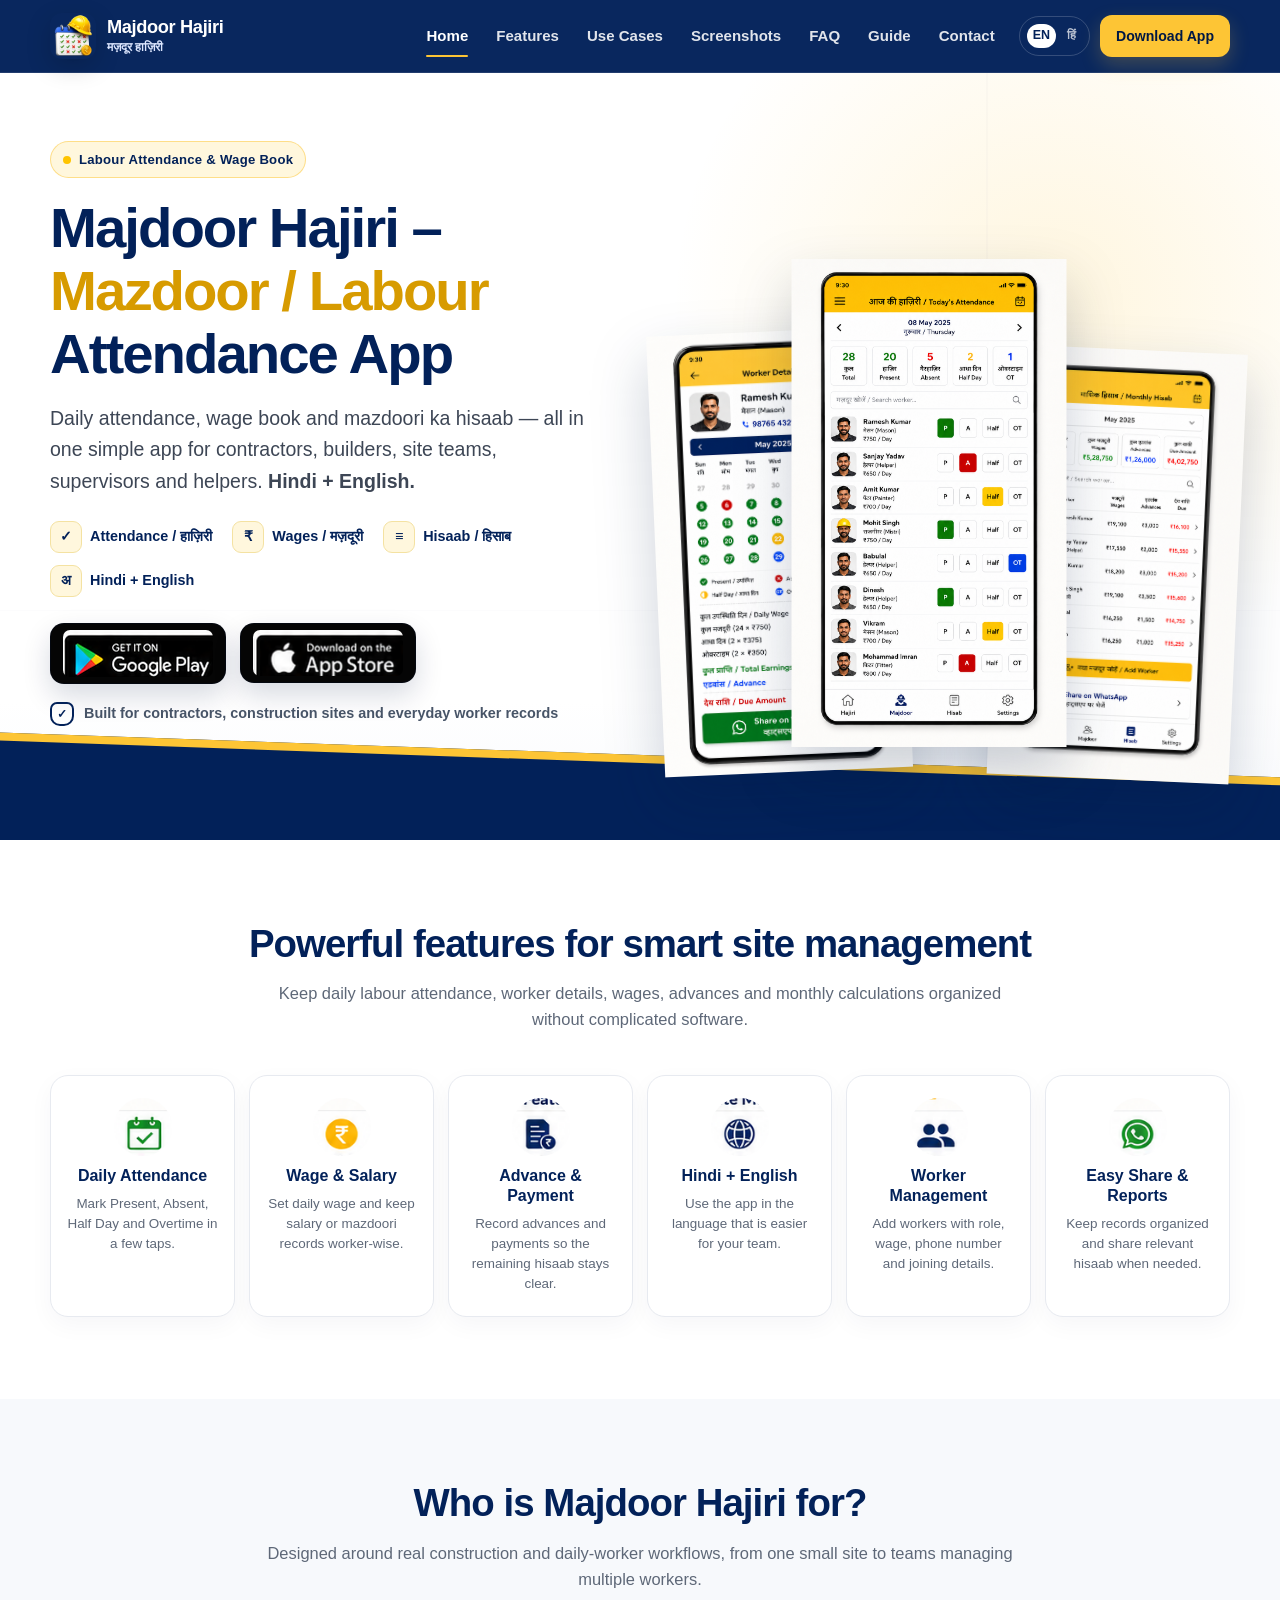
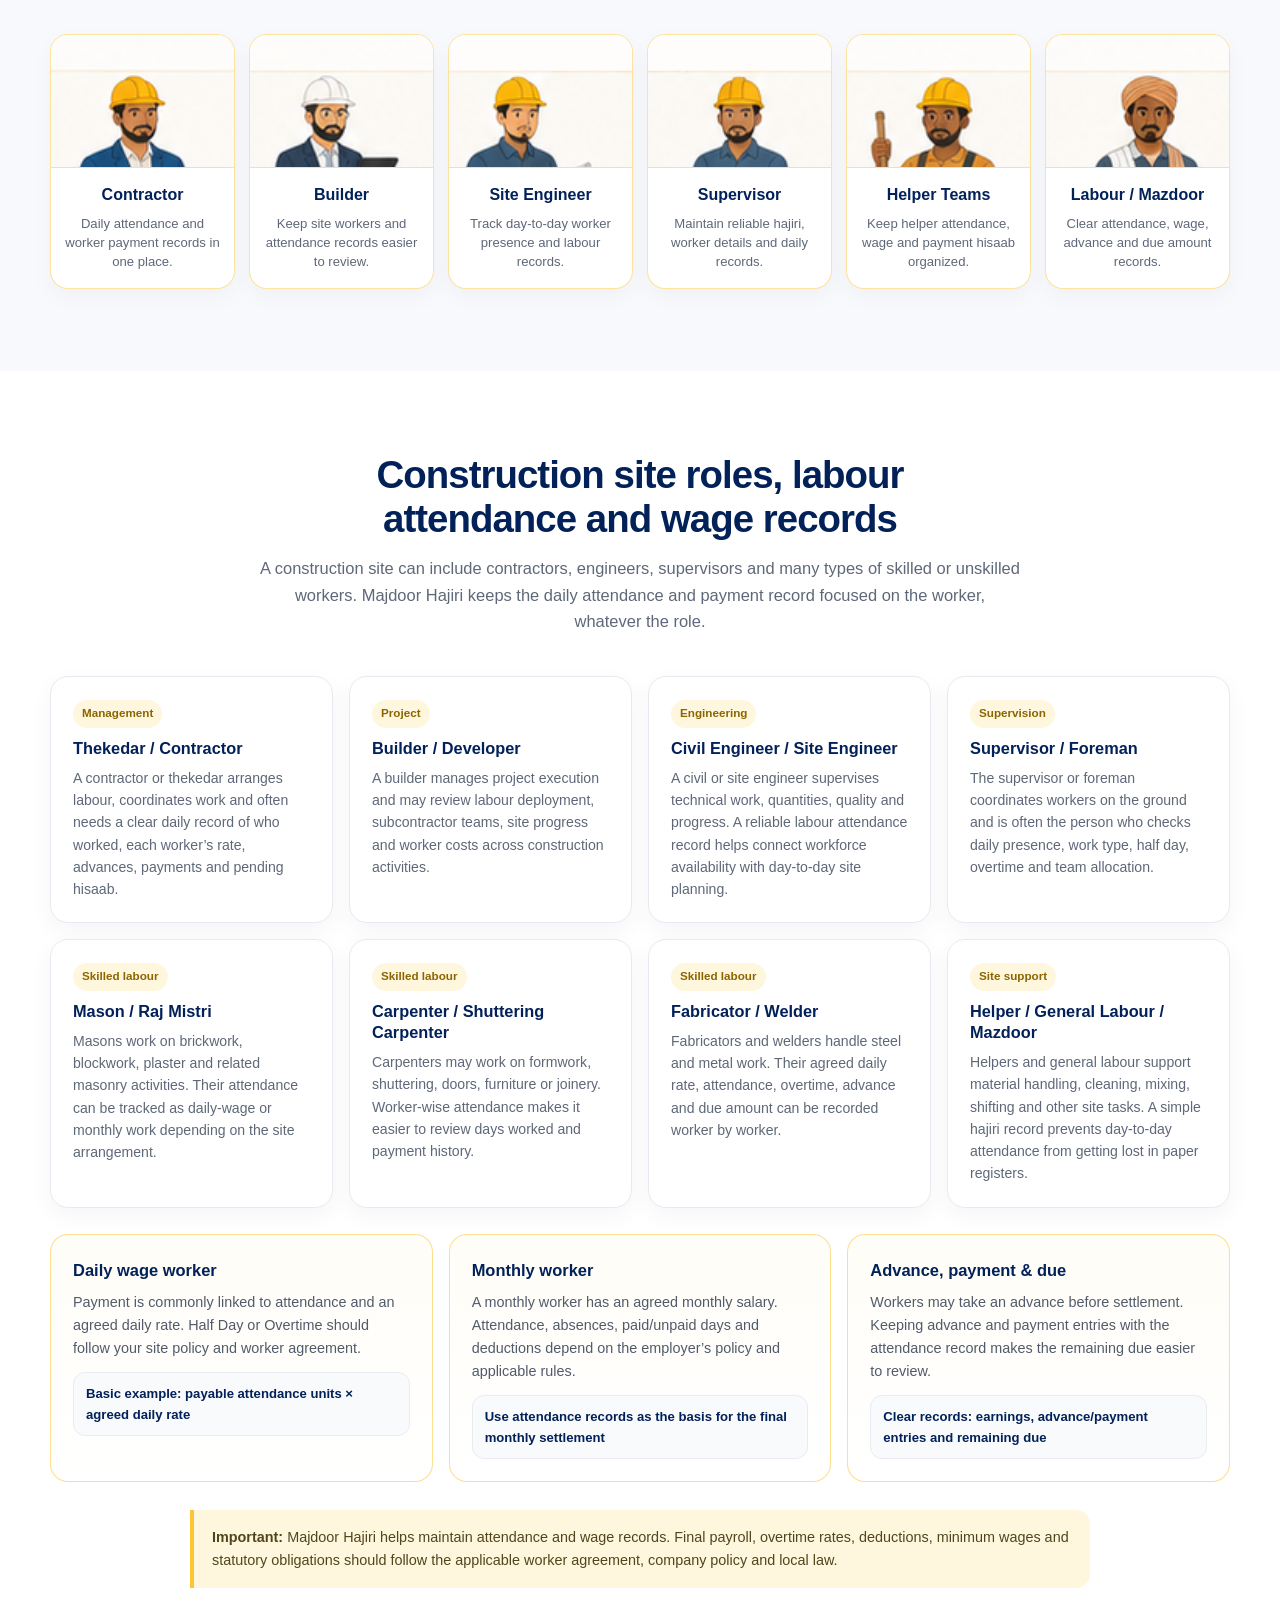
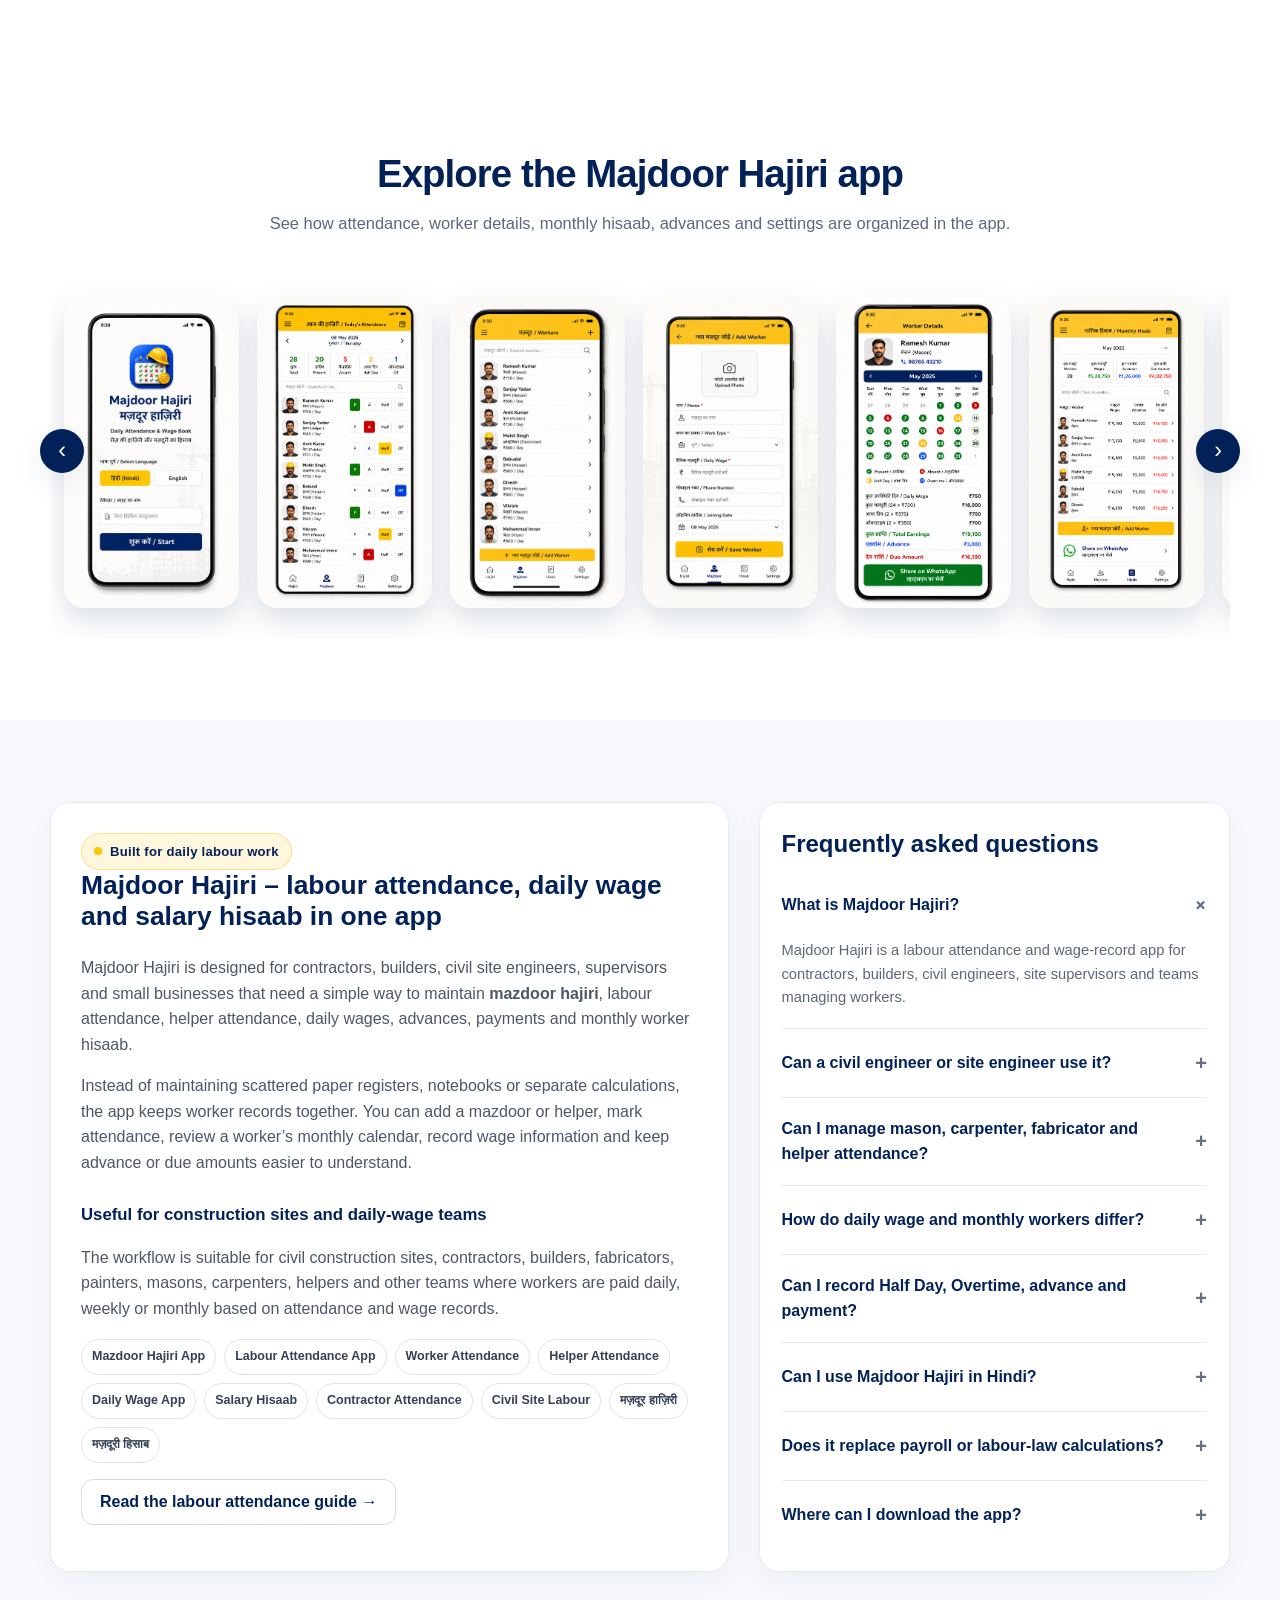
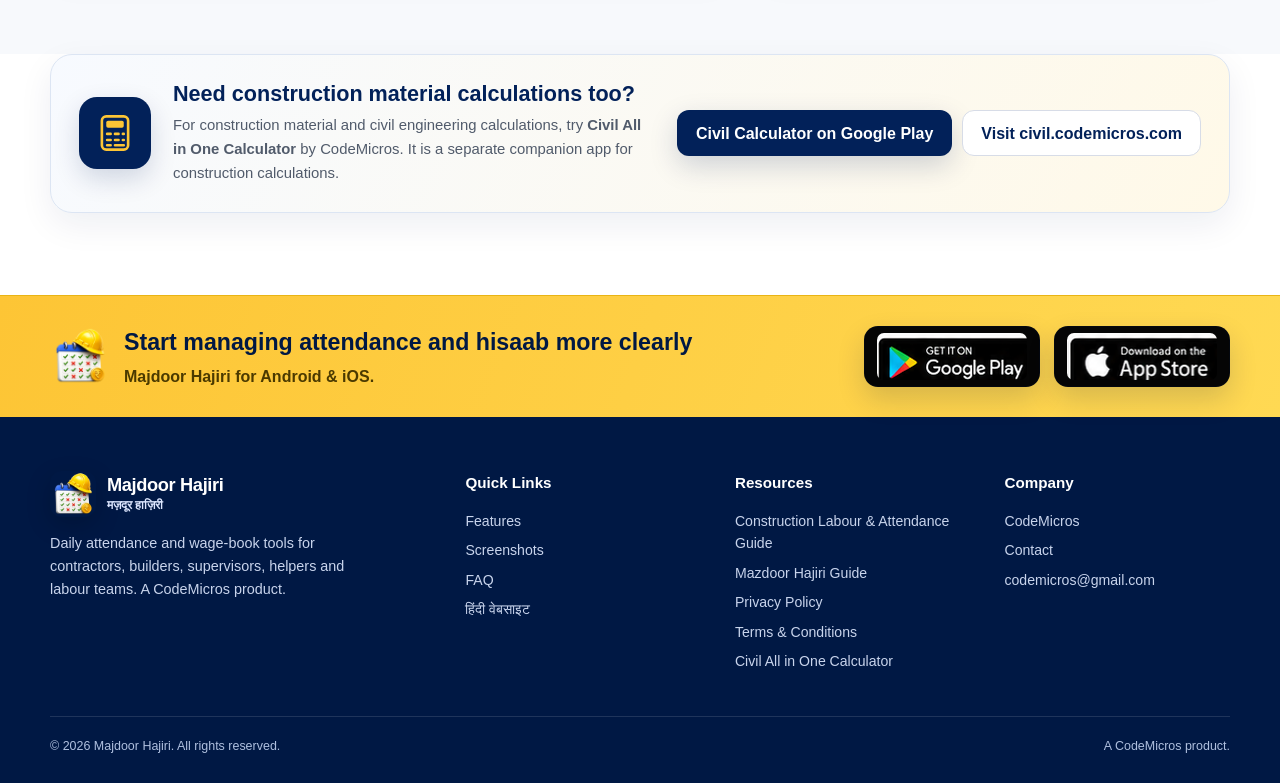
==== index.html @ 00d41ec4 "Project setup" ====
<!DOCTYPE html>

<html lang="en-IN">
<head>
<meta charset="utf-8"/>
<meta content="width=device-width, initial-scale=1" name="viewport"/>
<title>Majdoor Hajiri – Labour Attendance, Construction Worker Wage &amp; Hisaab App</title>
<meta content="Majdoor Hajiri helps contractors, builders, civil engineers and site supervisors manage labour attendance, daily wages, monthly workers, advances, payments and worker hisaab in Hindi and English." name="description"/>
<meta content="Majdoor Hajiri, Mazdoor Hajiri, labour attendance app, labor attendance app, construction labour attendance, civil engineer app, site engineer attendance, contractor app, thekedar app, mason attendance, carpenter attendance, fabricator attendance, helper attendance, daily wage worker, monthly worker salary, worker attendance, construction site management, मजदूर हाजिरी, लेबर हाजिरी, मजदूरी हिसाब" name="keywords"/>
<meta content="CodeMicros" name="author"/>
<meta content="index, follow, max-image-preview:large, max-snippet:-1, max-video-preview:-1" name="robots"/>
<meta content="#022159" name="theme-color"/>
<link href="https://majdoorhajiri.codemicros.com/" rel="canonical"/>
<link href="https://majdoorhajiri.codemicros.com/" hreflang="en-IN" rel="alternate"/>
<link href="https://majdoorhajiri.codemicros.com/hi.html" hreflang="hi-IN" rel="alternate"/>
<link href="https://majdoorhajiri.codemicros.com/" hreflang="x-default" rel="alternate"/>
<link href="assets/img/favicon-32.png" rel="icon" sizes="32x32" type="image/png"/>
<link href="assets/img/apple-touch-icon.png" rel="apple-touch-icon"/>
<link href="manifest.webmanifest" rel="manifest"/>
<meta content="website" property="og:type"/>
<meta content="Majdoor Hajiri" property="og:site_name"/>
<meta content="Majdoor Hajiri – Labour Attendance &amp; Daily Wage App" property="og:title"/>
<meta content="Daily labour attendance, worker records, wages, advance payments and monthly hisaab in one simple Hindi + English app." property="og:description"/>
<meta content="https://majdoorhajiri.codemicros.com/" property="og:url"/>
<meta content="https://majdoorhajiri.codemicros.com/assets/img/og-image.jpg" property="og:image"/>
<meta content="summary_large_image" name="twitter:card"/>
<link href="assets/css/styles.css" rel="stylesheet"/>
<script type="application/ld+json">
  {
    "@context":"https://schema.org",
    "@graph":[
      {"@type":"WebSite","name":"Majdoor Hajiri","alternateName":["Mazdoor Hajiri","मज़दूर हाज़िरी"],"url":"https://majdoorhajiri.codemicros.com/","inLanguage":["en-IN","hi-IN"]},
      {"@type":"SoftwareApplication","name":"Majdoor Hajiri","alternateName":["Mazdoor Hajiri","मज़दूर हाज़िरी","Labour Attendance App"],"applicationCategory":"BusinessApplication","operatingSystem":"Android, iOS","description":"Labour attendance, construction worker management, daily wage, advance payment and monthly hisaab app for contractors, builders, civil engineers and site teams.","inLanguage":["en-IN","hi-IN"],"image":"https://majdoorhajiri.codemicros.com/assets/img/app-icon.png","publisher":{"@type":"Organization","name":"CodeMicros","url":"https://codemicros.com/"},"url":"https://majdoorhajiri.codemicros.com/"},
      {"@type":"FAQPage","mainEntity":[
        {"@type":"Question","name":"What is Majdoor Hajiri?","acceptedAnswer":{"@type":"Answer","text":"Majdoor Hajiri is a labour attendance and wage record app for contractors, builders, civil engineers, site supervisors and teams managing workers."}},
        {"@type":"Question","name":"Can a civil engineer or site engineer use Majdoor Hajiri?","acceptedAnswer":{"@type":"Answer","text":"Yes. Site engineers and supervisors can use it to maintain worker attendance, role, wage, advance, payment and monthly records for site teams."}},
        {"@type":"Question","name":"Can I manage masons, carpenters, fabricators and helpers?","acceptedAnswer":{"@type":"Answer","text":"Yes. Workers can be recorded by their work type, including mason, carpenter, fabricator, helper, painter, electrician and general labour."}},
        {"@type":"Question","name":"How are daily wage workers different from monthly workers?","acceptedAnswer":{"@type":"Answer","text":"Daily wage workers are commonly paid using attendance and an agreed daily rate, while monthly workers are paid using an agreed monthly salary and the site or employer attendance policy."}},
        {"@type":"Question","name":"Can Majdoor Hajiri record half day, overtime, advance and payment?","acceptedAnswer":{"@type":"Answer","text":"The app is designed to record Present, Absent, Half Day and Overtime attendance together with advances, payments and due amounts."}},
        {"@type":"Question","name":"Is Majdoor Hajiri available in Hindi and English?","acceptedAnswer":{"@type":"Answer","text":"Yes. The app and website are designed for Hindi and English users."}}
      ]}
    ]
  }</script>
</head>
<body>
<a class="skip-link" href="#main">Skip to content</a>
<header class="site-header">
<div class="container nav-shell">
<a aria-label="Majdoor Hajiri home" class="brand" href="index.html">
<img alt="Majdoor Hajiri app icon" height="46" src="assets/img/app-icon.png" width="46"/>
<span class="brand-copy"><span class="brand-title">Majdoor Hajiri</span><span class="brand-hi">मज़दूर हाज़िरी</span></span>
</a>
<nav aria-label="Main navigation" class="primary-nav">
<a class="active" href="#home">Home</a>
<a href="#features">Features</a>
<a href="#use-cases">Use Cases</a>
<a href="#screenshots">Screenshots</a>
<a href="#faq">FAQ</a>
<a href="labour-attendance-app.html">Guide</a>
<a href="contact.html">Contact</a>
</nav>
<div class="nav-actions">
<span aria-label="Language" class="lang-switch"><a class="current" href="index.html">EN</a><a href="hi.html">हिं</a></span>
<a class="btn btn-primary btn-small" href="#download">Download App</a>
<button aria-expanded="false" aria-label="Open menu" class="mobile-toggle" type="button"><span></span><span></span><span></span></button>
</div>
</div>
</header>
<main id="main">
<section class="hero" id="home">
<div class="container hero-grid">
<div class="hero-copy">
<span class="eyebrow"><span class="eyebrow-dot"></span>Labour Attendance &amp; Wage Book</span>
<h1><span class="hero-title-line">Majdoor Hajiri –</span><span class="hero-title-line accent">Mazdoor / Labour</span><span class="hero-title-line">Attendance App</span></h1>
<p class="hero-lead">Daily attendance, wage book and mazdoori ka hisaab — all in one simple app for contractors, builders, site teams, supervisors and helpers. <strong>Hindi + English.</strong></p>
<div aria-label="Key features" class="hero-inline-features">
<span class="hero-inline-feature"><span class="mini-icon">✓</span>Attendance / हाज़िरी</span>
<span class="hero-inline-feature"><span class="mini-icon">₹</span>Wages / मज़दूरी</span>
<span class="hero-inline-feature"><span class="mini-icon">≡</span>Hisaab / हिसाब</span>
<span class="hero-inline-feature"><span class="mini-icon">अ</span>Hindi + English</span>
</div>
<div class="store-buttons" id="download">
<a aria-label="Get Majdoor Hajiri on Google Play" class="store-link" data-store="play" href="#download"><img alt="Get it on Google Play" src="assets/img/store/google-play.png"/></a>
<a aria-label="Download Majdoor Hajiri on the App Store" class="store-link" data-store="app" href="#download"><img alt="Download on the App Store" src="assets/img/store/app-store.png"/></a>
</div>
<div class="hero-trust"><span class="shield-mark">✓</span><span>Built for contractors, construction sites and everyday worker records</span></div>
</div>
<div aria-label="Majdoor Hajiri app screens" class="hero-visual">
<div class="phone-stage">
<div class="phone-shot left"><img alt="Worker details and monthly attendance in Majdoor Hajiri" src="assets/img/screenshots/worker-details.png"/></div>
<div class="phone-shot center"><img alt="Today's labour attendance screen in Majdoor Hajiri" src="assets/img/screenshots/attendance.png"/></div>
<div class="phone-shot right"><img alt="Monthly worker wage and hisaab screen in Majdoor Hajiri" src="assets/img/screenshots/monthly-hisab.png"/></div>
</div>
</div>
</div>
</section>
<section class="section" id="features">
<div class="container">
<h2 class="section-title">Powerful features for smart site management</h2>
<p class="section-subtitle">Keep daily labour attendance, worker details, wages, advances and monthly calculations organized without complicated software.</p>
<div class="feature-grid">
<article class="feature-card"><img alt="Attendance icon" src="assets/img/icons/attendance.png"/><h3>Daily Attendance</h3><p>Mark Present, Absent, Half Day and Overtime in a few taps.</p></article>
<article class="feature-card"><img alt="Wage icon" src="assets/img/icons/wages.png"/><h3>Wage &amp; Salary</h3><p>Set daily wage and keep salary or mazdoori records worker-wise.</p></article>
<article class="feature-card"><img alt="Advance payment icon" src="assets/img/icons/advance.png"/><h3>Advance &amp; Payment</h3><p>Record advances and payments so the remaining hisaab stays clear.</p></article>
<article class="feature-card"><img alt="Language icon" src="assets/img/icons/language.png"/><h3>Hindi + English</h3><p>Use the app in the language that is easier for your team.</p></article>
<article class="feature-card"><img alt="Worker management icon" src="assets/img/icons/workers.png"/><h3>Worker Management</h3><p>Add workers with role, wage, phone number and joining details.</p></article>
<article class="feature-card"><img alt="Share report icon" src="assets/img/icons/share.png"/><h3>Easy Share &amp; Reports</h3><p>Keep records organized and share relevant hisaab when needed.</p></article>
</div>
</div>
</section>
<section class="section section-soft" id="use-cases">
<div class="container">
<h2 class="section-title">Who is Majdoor Hajiri for?</h2>
<p class="section-subtitle">Designed around real construction and daily-worker workflows, from one small site to teams managing multiple workers.</p>
<div class="audience-grid">
<article class="audience-card"><div class="portrait"><img alt="Contractor illustration" src="assets/img/design/contractor.png"/></div><div class="audience-copy"><h3>Contractor</h3><p>Daily attendance and worker payment records in one place.</p></div></article>
<article class="audience-card"><div class="portrait"><img alt="Builder illustration" src="assets/img/design/builder.png"/></div><div class="audience-copy"><h3>Builder</h3><p>Keep site workers and attendance records easier to review.</p></div></article>
<article class="audience-card"><div class="portrait"><img alt="Site engineer illustration" src="assets/img/design/site-engineer.png"/></div><div class="audience-copy"><h3>Site Engineer</h3><p>Track day-to-day worker presence and labour records.</p></div></article>
<article class="audience-card"><div class="portrait"><img alt="Supervisor illustration" src="assets/img/design/supervisor.png"/></div><div class="audience-copy"><h3>Supervisor</h3><p>Maintain reliable hajiri, worker details and daily records.</p></div></article>
<article class="audience-card"><div class="portrait"><img alt="Helper illustration" src="assets/img/design/helper.png"/></div><div class="audience-copy"><h3>Helper Teams</h3><p>Keep helper attendance, wage and payment hisaab organized.</p></div></article>
<article class="audience-card"><div class="portrait"><img alt="Labour worker illustration" src="assets/img/design/labour.png"/></div><div class="audience-copy"><h3>Labour / Mazdoor</h3><p>Clear attendance, wage, advance and due amount records.</p></div></article>
</div>
</div>
</section>
<section class="section" id="construction-guide">
<div class="container">
<h2 class="section-title">Construction site roles, labour attendance and wage records</h2>
<p class="section-subtitle">A construction site can include contractors, engineers, supervisors and many types of skilled or unskilled workers. Majdoor Hajiri keeps the daily attendance and payment record focused on the worker, whatever the role.</p>
<div class="role-detail-grid">
<article class="role-detail-card"><span class="role-kicker">Management</span><h3>Thekedar / Contractor</h3><p>A contractor or thekedar arranges labour, coordinates work and often needs a clear daily record of who worked, each worker’s rate, advances, payments and pending hisaab.</p></article>
<article class="role-detail-card"><span class="role-kicker">Project</span><h3>Builder / Developer</h3><p>A builder manages project execution and may review labour deployment, subcontractor teams, site progress and worker costs across construction activities.</p></article>
<article class="role-detail-card"><span class="role-kicker">Engineering</span><h3>Civil Engineer / Site Engineer</h3><p>A civil or site engineer supervises technical work, quantities, quality and progress. A reliable labour attendance record helps connect workforce availability with day-to-day site planning.</p></article>
<article class="role-detail-card"><span class="role-kicker">Supervision</span><h3>Supervisor / Foreman</h3><p>The supervisor or foreman coordinates workers on the ground and is often the person who checks daily presence, work type, half day, overtime and team allocation.</p></article>
<article class="role-detail-card"><span class="role-kicker">Skilled labour</span><h3>Mason / Raj Mistri</h3><p>Masons work on brickwork, blockwork, plaster and related masonry activities. Their attendance can be tracked as daily-wage or monthly work depending on the site arrangement.</p></article>
<article class="role-detail-card"><span class="role-kicker">Skilled labour</span><h3>Carpenter / Shuttering Carpenter</h3><p>Carpenters may work on formwork, shuttering, doors, furniture or joinery. Worker-wise attendance makes it easier to review days worked and payment history.</p></article>
<article class="role-detail-card"><span class="role-kicker">Skilled labour</span><h3>Fabricator / Welder</h3><p>Fabricators and welders handle steel and metal work. Their agreed daily rate, attendance, overtime, advance and due amount can be recorded worker by worker.</p></article>
<article class="role-detail-card"><span class="role-kicker">Site support</span><h3>Helper / General Labour / Mazdoor</h3><p>Helpers and general labour support material handling, cleaning, mixing, shifting and other site tasks. A simple hajiri record prevents day-to-day attendance from getting lost in paper registers.</p></article>
</div>
<div class="wage-methods">
<article class="wage-card"><h3>Daily wage worker</h3><p>Payment is commonly linked to attendance and an agreed daily rate. Half Day or Overtime should follow your site policy and worker agreement.</p><span class="formula">Basic example: payable attendance units × agreed daily rate</span></article>
<article class="wage-card"><h3>Monthly worker</h3><p>A monthly worker has an agreed monthly salary. Attendance, absences, paid/unpaid days and deductions depend on the employer’s policy and applicable rules.</p><span class="formula">Use attendance records as the basis for the final monthly settlement</span></article>
<article class="wage-card"><h3>Advance, payment &amp; due</h3><p>Workers may take an advance before settlement. Keeping advance and payment entries with the attendance record makes the remaining due easier to review.</p><span class="formula">Clear records: earnings, advance/payment entries and remaining due</span></article>
</div>
<p class="construction-note"><strong>Important:</strong> Majdoor Hajiri helps maintain attendance and wage records. Final payroll, overtime rates, deductions, minimum wages and statutory obligations should follow the applicable worker agreement, company policy and local law.</p>
</div>
</section><section class="section" id="screenshots">
<div class="container">
<h2 class="section-title">Explore the Majdoor Hajiri app</h2>
<p class="section-subtitle">See how attendance, worker details, monthly hisaab, advances and settings are organized in the app.</p>
<div class="screenshot-wrap">
<button aria-label="Previous screenshots" class="carousel-btn prev" type="button">‹</button>
<div class="screenshot-track" tabindex="0">
<figure class="screenshot-item"><img alt="Majdoor Hajiri Hindi and English welcome screen" loading="lazy" src="assets/img/screenshots/welcome.png"/></figure>
<figure class="screenshot-item"><img alt="Labour attendance screen with present absent half day and overtime" loading="lazy" src="assets/img/screenshots/attendance.png"/></figure>
<figure class="screenshot-item"><img alt="Worker list in Majdoor Hajiri" loading="lazy" src="assets/img/screenshots/workers.png"/></figure>
<figure class="screenshot-item"><img alt="Add worker form with wage and phone details" loading="lazy" src="assets/img/screenshots/add-worker.png"/></figure>
<figure class="screenshot-item"><img alt="Worker monthly attendance and wage details" loading="lazy" src="assets/img/screenshots/worker-details.png"/></figure>
<figure class="screenshot-item"><img alt="Monthly labour wage and due amount hisaab" loading="lazy" src="assets/img/screenshots/monthly-hisab.png"/></figure>
<figure class="screenshot-item"><img alt="Advance and payment record screen" loading="lazy" src="assets/img/screenshots/advance-payment.png"/></figure>
<figure class="screenshot-item"><img alt="Majdoor Hajiri settings screen" loading="lazy" src="assets/img/screenshots/settings.png"/></figure>
</div>
<button aria-label="Next screenshots" class="carousel-btn next" type="button">›</button>
</div>
</div>
</section>
<section class="section section-soft" id="seo-content">
<div class="container content-split">
<article class="seo-card">
<span class="eyebrow"><span class="eyebrow-dot"></span>Built for daily labour work</span>
<h2>Majdoor Hajiri – labour attendance, daily wage and salary hisaab in one app</h2>
<p>Majdoor Hajiri is designed for contractors, builders, civil site engineers, supervisors and small businesses that need a simple way to maintain <strong>mazdoor hajiri</strong>, labour attendance, helper attendance, daily wages, advances, payments and monthly worker hisaab.</p>
<p>Instead of maintaining scattered paper registers, notebooks or separate calculations, the app keeps worker records together. You can add a mazdoor or helper, mark attendance, review a worker’s monthly calendar, record wage information and keep advance or due amounts easier to understand.</p>
<h3>Useful for construction sites and daily-wage teams</h3>
<p>The workflow is suitable for civil construction sites, contractors, builders, fabricators, painters, masons, carpenters, helpers and other teams where workers are paid daily, weekly or monthly based on attendance and wage records.</p>
<div aria-label="Topics covered" class="keyword-chips">
<span class="keyword-chip">Mazdoor Hajiri App</span><span class="keyword-chip">Labour Attendance App</span><span class="keyword-chip">Worker Attendance</span><span class="keyword-chip">Helper Attendance</span><span class="keyword-chip">Daily Wage App</span><span class="keyword-chip">Salary Hisaab</span><span class="keyword-chip">Contractor Attendance</span><span class="keyword-chip">Civil Site Labour</span><span class="keyword-chip">मज़दूर हाज़िरी</span><span class="keyword-chip">मज़दूरी हिसाब</span>
</div>
<p><a class="btn btn-outline" href="labour-attendance-app.html">Read the labour attendance guide →</a></p>
</article>
<aside class="faq-card" id="faq"><h2 class="faq-title">Frequently asked questions</h2>
<div class="faq-item open"><button aria-expanded="true" class="faq-question" type="button"><span>What is Majdoor Hajiri?</span><span>+</span></button><div class="faq-answer">Majdoor Hajiri is a labour attendance and wage-record app for contractors, builders, civil engineers, site supervisors and teams managing workers.</div></div>
<div class="faq-item"><button aria-expanded="false" class="faq-question" type="button"><span>Can a civil engineer or site engineer use it?</span><span>+</span></button><div class="faq-answer">Yes. It is useful for keeping worker attendance, role, wage, advance, payment and monthly records organized at construction sites.</div></div>
<div class="faq-item"><button aria-expanded="false" class="faq-question" type="button"><span>Can I manage mason, carpenter, fabricator and helper attendance?</span><span>+</span></button><div class="faq-answer">Yes. You can keep worker records for different site roles such as mason, carpenter, fabricator, painter, electrician, helper and general labour.</div></div>
<div class="faq-item"><button aria-expanded="false" class="faq-question" type="button"><span>How do daily wage and monthly workers differ?</span><span>+</span></button><div class="faq-answer">Daily wage workers are commonly paid from attendance and an agreed daily rate. Monthly workers normally follow an agreed monthly salary and the employer or site attendance policy.</div></div>
<div class="faq-item"><button aria-expanded="false" class="faq-question" type="button"><span>Can I record Half Day, Overtime, advance and payment?</span><span>+</span></button><div class="faq-answer">The app is designed for Present, Absent, Half Day and Overtime records, along with advances, payments and due amounts.</div></div>
<div class="faq-item"><button aria-expanded="false" class="faq-question" type="button"><span>Can I use Majdoor Hajiri in Hindi?</span><span>+</span></button><div class="faq-answer">Yes. Majdoor Hajiri is designed for Hindi and English users, and the website also has a Hindi version.</div></div>
<div class="faq-item"><button aria-expanded="false" class="faq-question" type="button"><span>Does it replace payroll or labour-law calculations?</span><span>+</span></button><div class="faq-answer">No. Majdoor Hajiri is a record-keeping tool. Final wages, overtime, deductions and statutory obligations should follow the worker agreement, company policy and applicable law.</div></div>
<div class="faq-item"><button aria-expanded="false" class="faq-question" type="button"><span>Where can I download the app?</span><span>+</span></button><div class="faq-answer">Google Play and App Store buttons are prepared on this website. The final Majdoor Hajiri store links can be added as soon as each app listing is live.</div></div></aside>
</div>
</section>
<!-- Future AdSense insertion point: after useful content and before the final download CTA. Keep disabled until AdSense approval and a valid publisher ID are available. -->
<div aria-hidden="true" class="ad-slot-placeholder"></div>
<section class="civil-promo" id="civil-calculator">
<div class="container"><div class="civil-promo-card">
<div aria-hidden="true" class="civil-promo-icon"><svg fill="none" viewbox="0 0 48 48" xmlns="http://www.w3.org/2000/svg"><rect height="38" rx="5" stroke="currentColor" stroke-width="3" width="30" x="9" y="5"></rect><rect fill="currentColor" height="8" rx="2" width="20" x="14" y="10"></rect><path d="M15 25h4M24 25h4M33 25h1M15 32h4M24 32h4M33 32h1M15 38h4M24 38h10" stroke="currentColor" stroke-linecap="round" stroke-width="3"></path></svg></div>
<div class="civil-promo-copy"><h2>Need construction material calculations too?</h2><p>For construction material and civil engineering calculations, try <strong>Civil All in One Calculator</strong> by CodeMicros. It is a separate companion app for construction calculations.</p></div>
<div class="civil-promo-actions"><a class="btn btn-navy" href="https://play.google.com/store/apps/details?id=com.codemicros.civil" rel="noopener noreferrer" target="_blank">Civil Calculator on Google Play</a><a class="btn btn-outline" href="https://civil.codemicros.com" rel="noopener noreferrer" target="_blank">Visit civil.codemicros.com</a></div>
</div></div>
</section><section aria-label="Download Majdoor Hajiri" class="download-cta">
<div class="container">
<div class="cta-brand"><img alt="Majdoor Hajiri icon" src="assets/img/app-icon.png"/><div><h2>Start managing attendance and hisaab more clearly</h2><p>Majdoor Hajiri for Android &amp; iOS.</p></div></div>
<div class="store-buttons"><a class="store-link" data-store="play" href="#download"><img alt="Google Play" src="assets/img/store/google-play.png"/></a><a class="store-link" data-store="app" href="#download"><img alt="App Store" src="assets/img/store/app-store.png"/></a></div>
</div>
</section>
</main>
<footer class="site-footer">
<div class="container">
<div class="footer-grid">
<div class="footer-brand">
<a class="brand" href="index.html"><img alt="Majdoor Hajiri" src="assets/img/app-icon.png"/><span class="brand-copy"><span class="brand-title">Majdoor Hajiri</span><span class="brand-hi">मज़दूर हाज़िरी</span></span></a>
<p>Daily attendance and wage-book tools for contractors, builders, supervisors, helpers and labour teams. A CodeMicros product.</p>
</div>
<div class="footer-col"><h3>Quick Links</h3><a href="#features">Features</a><a href="#screenshots">Screenshots</a><a href="#faq">FAQ</a><a href="hi.html">हिंदी वेबसाइट</a></div>
<div class="footer-col"><h3>Resources</h3><a href="labour-attendance-app.html">Construction Labour &amp; Attendance Guide</a><a href="mazdoor-hajiri-app.html">Mazdoor Hajiri Guide</a><a href="privacy-policy.html">Privacy Policy</a><a href="terms.html">Terms &amp; Conditions</a><a href="https://civil.codemicros.com" rel="noopener noreferrer" target="_blank">Civil All in One Calculator</a></div>
<div class="footer-col"><h3>Company</h3><a href="https://codemicros.com/" rel="noopener">CodeMicros</a><a href="contact.html">Contact</a><a data-support-email="" href="mailto:codemicros@gmail.com">codemicros@gmail.com</a></div>
</div>
<div class="footer-bottom"><span>© <span data-current-year="">2026</span> Majdoor Hajiri. All rights reserved.</span><span>A CodeMicros product.</span></div>
</div>
</footer>
<script src="assets/js/config.js"></script>
<script src="assets/js/app.js"></script>
</body>
</html>
---- assets/css/styles.css ----
:root {
  --yellow: #FDC535;
  --yellow-strong: #FFC400;
  --yellow-soft: #FFF7DD;
  --navy: #022159;
  --navy-2: #001844;
  --navy-3: #0B3472;
  --ink: #101828;
  --muted: #5E6878;
  --line: #E7EAF0;
  --paper: #FFFFFF;
  --soft: #F7F9FC;
  --green: #129447;
  --green-soft: #EAF8EF;
  --red: #D92D20;
  --blue: #1E5BB8;
  --shadow-sm: 0 10px 30px rgba(1, 25, 68, .08);
  --shadow-lg: 0 28px 70px rgba(1, 25, 68, .18);
  --radius: 20px;
  --radius-sm: 14px;
  --max: 1180px;
}

* { box-sizing: border-box; }
html { scroll-behavior: smooth; }
body {
  margin: 0;
  color: var(--ink);
  background: var(--paper);
  font-family: Inter, "Noto Sans Devanagari", "Segoe UI", Arial, sans-serif;
  line-height: 1.6;
  text-rendering: optimizeLegibility;
  -webkit-font-smoothing: antialiased;
}
img { max-width: 100%; display: block; }
figure { margin: 0; }
a { color: inherit; text-decoration: none; }
button, input, textarea, select { font: inherit; }
button { cursor: pointer; }

.skip-link {
  position: absolute;
  left: -9999px;
  top: 8px;
  z-index: 9999;
  background: #fff;
  color: var(--navy);
  padding: 10px 14px;
  border-radius: 10px;
}
.skip-link:focus { left: 10px; }

.container { width: min(var(--max), calc(100% - 40px)); margin-inline: auto; }
.section { padding: 82px 0; }
.section-sm { padding: 56px 0; }
.section-soft { background: var(--soft); }
.section-title {
  margin: 0 auto 14px;
  max-width: 820px;
  text-align: center;
  color: var(--navy);
  font-size: clamp(1.9rem, 3vw, 2.65rem);
  line-height: 1.15;
  letter-spacing: -.025em;
}
.section-subtitle {
  max-width: 760px;
  margin: 0 auto 42px;
  text-align: center;
  color: var(--muted);
  font-size: 1.03rem;
}
.eyebrow {
  display: inline-flex;
  align-items: center;
  gap: 8px;
  padding: 7px 12px;
  border-radius: 999px;
  background: var(--yellow-soft);
  color: var(--navy);
  border: 1px solid rgba(253,197,53,.5);
  font-weight: 800;
  font-size: .82rem;
  letter-spacing: .02em;
}
.eyebrow-dot { width: 8px; height: 8px; border-radius: 50%; background: var(--yellow-strong); }

/* Header */
.site-header {
  position: sticky;
  top: 0;
  z-index: 1000;
  background: rgba(2,33,89,.97);
  backdrop-filter: blur(14px);
  border-bottom: 1px solid rgba(255,255,255,.1);
}
.nav-shell { min-height: 72px; display: flex; align-items: center; gap: 24px; }
.brand { display: flex; align-items: center; gap: 11px; min-width: 215px; color: #fff; }
.brand img { width: 46px; height: 46px; border-radius: 12px; box-shadow: 0 8px 24px rgba(0,0,0,.18); }
.brand-copy { display: flex; flex-direction: column; line-height: 1.1; }
.brand-title { font-weight: 900; letter-spacing: -.02em; font-size: 1.14rem; }
.brand-hi { margin-top: 4px; font-size: .78rem; color: #DDE7FF; font-weight: 700; }
.primary-nav { margin-left: auto; display: flex; align-items: center; gap: 28px; }
.primary-nav a { color: #fff; font-size: .94rem; font-weight: 700; opacity: .88; position: relative; }
.primary-nav a:hover, .primary-nav a.active { opacity: 1; }
.primary-nav a.active::after, .primary-nav a:hover::after {
  content: "";
  position: absolute;
  height: 2px;
  left: 0;
  right: 0;
  bottom: -9px;
  background: var(--yellow);
  border-radius: 2px;
}
.nav-actions { display: flex; align-items: center; gap: 10px; }
.lang-switch {
  display: inline-flex;
  align-items: center;
  gap: 5px;
  padding: 7px;
  border: 1px solid rgba(255,255,255,.18);
  border-radius: 999px;
  color: #fff;
  font-size: .78rem;
  font-weight: 800;
}
.lang-switch a { padding: 2px 6px; opacity: .72; }
.lang-switch a.current { background: #fff; color: var(--navy); border-radius: 999px; opacity: 1; }
.btn {
  display: inline-flex;
  align-items: center;
  justify-content: center;
  gap: 9px;
  min-height: 46px;
  padding: 0 18px;
  border-radius: 12px;
  font-weight: 850;
  border: 1px solid transparent;
  transition: transform .2s ease, box-shadow .2s ease, background .2s ease;
}
.btn:hover { transform: translateY(-1px); }
.btn-primary { background: var(--yellow); color: var(--navy-2); box-shadow: 0 8px 20px rgba(253,197,53,.22); }
.btn-primary:hover { background: #FFD24F; }
.btn-navy { background: var(--navy); color: #fff; box-shadow: 0 10px 28px rgba(2,33,89,.18); }
.btn-outline { border-color: #D7DCE7; color: var(--navy); background: #fff; }
.btn-small { min-height: 42px; padding-inline: 15px; font-size: .88rem; }
.mobile-toggle { display: none; border: 0; background: transparent; color: #fff; width: 42px; height: 42px; padding: 8px; }
.mobile-toggle span { display: block; height: 2px; background: #fff; margin: 6px 0; border-radius: 4px; }

/* Hero */
.hero {
  position: relative;
  overflow: hidden;
  padding: 68px 0 0;
  background:
    radial-gradient(circle at 82% 30%, rgba(253,197,53,.16), transparent 32%),
    linear-gradient(180deg, #fff 0%, #fff 82%, #f7f9fc 100%);
}
.hero::before {
  content: "";
  position: absolute;
  inset: 0;
  pointer-events: none;
  opacity: .24;
  background-image:
    linear-gradient(90deg, transparent 0 77%, rgba(2,33,89,.08) 77% 77.18%, transparent 77.18%),
    linear-gradient(180deg, transparent 0 70%, rgba(2,33,89,.06) 70% 70.2%, transparent 70.2%);
}
.hero::after {
  content: "";
  position: absolute;
  left: -8%; right: -8%; bottom: -68px;
  height: 145px;
  background: var(--navy);
  transform: rotate(2deg);
  border-top: 8px solid var(--yellow);
  z-index: 0;
}
.hero-grid { position: relative; z-index: 2; display: grid; grid-template-columns: .94fr 1.06fr; gap: 44px; align-items: center; min-height: 620px; padding-bottom: 80px; }
.hero-copy { padding-bottom: 34px; }
.hero h1 {
  color: var(--navy);
  font-size: clamp(2.45rem, 4.4vw, 3.75rem);
  line-height: 1.12;
  letter-spacing: -.035em;
  margin: 18px 0 18px;
  max-width: 720px;
}
.hero h1 .accent { color: #D79B00; }
.hero-title-line { display: block; }
.hero-title-line.devanagari-title { line-height: 1.18; padding-block: .03em .08em; }
.hero h1, .page-hero h1, .section-title { overflow-wrap: anywhere; text-wrap: balance; }
.hero h1 .accent, .hero h1 .devanagari-title { word-break: keep-all; }
.hero-lead { font-size: clamp(1.02rem, 2vw, 1.22rem); color: #3D4655; max-width: 630px; margin: 0 0 24px; }
.hero-inline-features { display: flex; flex-wrap: wrap; gap: 12px 20px; margin: 24px 0; }
.hero-inline-feature { display: flex; align-items: center; gap: 8px; color: var(--navy); font-weight: 800; font-size: .9rem; }
.hero-inline-feature .mini-icon {
  width: 32px; height: 32px; border-radius: 9px; display: grid; place-items: center; background: var(--yellow-soft); color: var(--navy); border: 1px solid #F4E2A2; font-weight: 900;
}
.store-buttons { display: flex; flex-wrap: wrap; align-items: center; gap: 14px; margin: 26px 0 18px; }
.store-link {
  display: inline-flex;
  align-items: center;
  justify-content: center;
  min-width: 176px;
  min-height: 58px;
  padding: 6px 10px;
  border: 1px solid rgba(2,33,89,.14);
  border-radius: 14px;
  background: #050505;
  box-shadow: 0 12px 28px rgba(1,25,68,.16);
  transition: transform .2s ease, box-shadow .2s ease;
  overflow: hidden;
}
.store-link:hover { transform: translateY(-2px); box-shadow: 0 16px 34px rgba(1,25,68,.22); }
.store-link img { width: 150px; height: auto; border-radius: 7px; image-rendering: auto; }
.store-link.is-disabled { opacity: 1; filter: none; cursor: default; }
.store-link.is-disabled:hover { transform: none; box-shadow: 0 12px 28px rgba(1,25,68,.16); }
.hero-trust { display: flex; align-items: center; gap: 10px; color: #475467; font-size: .9rem; font-weight: 700; }
.shield-mark { width: 24px; height: 24px; border: 2px solid var(--navy); border-radius: 7px 7px 10px 10px; display: grid; place-items: center; font-size: .72rem; color: var(--navy); }

.hero-visual { position: relative; min-height: 590px; }
.phone-stage { position: absolute; inset: 0; display: flex; justify-content: center; align-items: end; }
.phone-shot { position: absolute; width: 250px; filter: drop-shadow(0 25px 28px rgba(0, 24, 64, .20)); transform-origin: bottom center; }
.phone-shot img { width: 100%; }
.phone-shot.center { z-index: 3; left: 50%; transform: translateX(-50%) translateY(2px); width: 275px; }
.phone-shot.left { z-index: 2; left: 6%; transform: rotate(-2.5deg) translateY(26px); width: 248px; }
.phone-shot.right { z-index: 1; right: 0; transform: rotate(2.6deg) translateY(34px); width: 242px; }
.hero-badge {
  position: absolute;
  right: 14px;
  top: 15px;
  background: #fff;
  border: 1px solid #EDF0F5;
  border-radius: 14px;
  box-shadow: var(--shadow-sm);
  padding: 10px 14px;
  display: flex; align-items: center; gap: 9px;
  color: var(--navy); font-weight: 850; font-size: .83rem;
  z-index: 4;
}
.hero-badge span:first-child { width: 10px; height: 10px; border-radius: 50%; background: var(--green); }

/* Feature cards */
.feature-grid { display: grid; grid-template-columns: repeat(6, 1fr); gap: 14px; }
.feature-card {
  background: #fff;
  border: 1px solid var(--line);
  border-radius: 18px;
  padding: 22px 16px;
  min-height: 208px;
  text-align: center;
  box-shadow: 0 8px 24px rgba(2,33,89,.04);
  transition: transform .22s ease, box-shadow .22s ease;
}
.feature-card:hover { transform: translateY(-3px); box-shadow: var(--shadow-sm); }
.feature-card img { width: 58px; height: 58px; object-fit: cover; border-radius: 50%; margin: 0 auto 10px; }
.feature-card h3 { margin: 0 0 8px; color: var(--navy); font-size: 1rem; line-height: 1.25; }
.feature-card p { margin: 0; color: var(--muted); font-size: .84rem; line-height: 1.5; }

/* Audience */
.audience-grid { display: grid; grid-template-columns: repeat(6,1fr); gap: 14px; }
.audience-card { border: 1px solid rgba(253,197,53,.48); border-radius: 18px; overflow: hidden; background: #fff; box-shadow: 0 8px 24px rgba(2,33,89,.035); }
.audience-card .portrait { height: 132px; display: grid; place-items: end center; background: linear-gradient(180deg,#fffaf1,#fff); overflow: hidden; }
.audience-card .portrait img { width: 100%; height: 100%; object-fit: cover; object-position: center 25%; }
.audience-copy { padding: 14px 14px 17px; text-align: center; border-top: 1px solid #F2E2AA; }
.audience-copy h3 { margin: 0 0 6px; color: var(--navy); font-size: 1rem; }
.audience-copy p { margin: 0; color: var(--muted); font-size: .82rem; line-height: 1.45; }


/* Construction role and wage education */
.role-detail-grid { display:grid; grid-template-columns:repeat(4,1fr); gap:16px; margin-top:34px; }
.role-detail-card { background:#fff; border:1px solid var(--line); border-radius:18px; padding:22px; box-shadow:0 8px 24px rgba(2,33,89,.045); }
.role-detail-card .role-kicker { display:inline-flex; align-items:center; min-height:28px; padding:4px 9px; border-radius:999px; background:var(--yellow-soft); color:#8B6500; font-size:.73rem; font-weight:850; margin-bottom:10px; }
.role-detail-card h3 { margin:0 0 8px; color:var(--navy); font-size:1.02rem; line-height:1.3; }
.role-detail-card p { margin:0; color:var(--muted); font-size:.88rem; line-height:1.58; }
.wage-methods { display:grid; grid-template-columns:repeat(3,1fr); gap:16px; margin-top:26px; }
.wage-card { border:1px solid rgba(253,197,53,.55); background:linear-gradient(180deg,#fffdf7,#fff); border-radius:18px; padding:22px; }
.wage-card h3 { color:var(--navy); margin:0 0 8px; font-size:1.03rem; }
.wage-card p { color:#515B6B; margin:0; font-size:.9rem; }
.wage-card .formula { display:block; margin-top:12px; padding:10px 12px; border-radius:12px; background:#F8FAFC; border:1px solid #E8ECF2; color:var(--navy); font-size:.82rem; font-weight:800; }
.construction-note { max-width:900px; margin:28px auto 0; padding:16px 18px; border-left:4px solid var(--yellow); border-radius:0 14px 14px 0; background:var(--yellow-soft); color:#51451C; font-size:.9rem; }

/* Related CodeMicros construction product */
.civil-promo { padding:0 0 82px; }
.civil-promo-card { display:grid; grid-template-columns:auto 1fr auto; align-items:center; gap:22px; border:1px solid #DCE5F3; border-radius:22px; background:linear-gradient(120deg,#F7FAFF,#FFF9E8); padding:26px 28px; box-shadow:0 12px 34px rgba(2,33,89,.07); }
.civil-promo-icon { width:72px; height:72px; border-radius:18px; display:grid; place-items:center; background:var(--navy); color:var(--yellow); box-shadow:0 10px 26px rgba(2,33,89,.16); }
.civil-promo-icon svg { width:42px; height:42px; }
.civil-promo-copy h2 { margin:0 0 6px; color:var(--navy); font-size:1.35rem; line-height:1.25; }
.civil-promo-copy p { margin:0; color:#515B6B; font-size:.93rem; }
.civil-promo-actions { display:flex; flex-wrap:wrap; gap:10px; justify-content:flex-end; }
.civil-promo-actions .btn { white-space:nowrap; }

/* Guide page helpers */
.definition-grid { display:grid; grid-template-columns:repeat(2,1fr); gap:16px; margin:22px 0 30px; }
.definition-card { border:1px solid var(--line); border-radius:16px; background:#fff; padding:20px; }
.definition-card h3 { margin:0 0 7px; color:var(--navy); font-size:1.02rem; }
.definition-card p { margin:0; color:#4C5667; font-size:.92rem; }
.example-box { margin:20px 0; padding:18px 20px; border-radius:16px; background:#F8FAFC; border:1px solid #E1E6EF; }
.example-box strong { color:var(--navy); }
.related-product-inline { margin:34px 0; padding:22px; border-radius:18px; border:1px solid rgba(253,197,53,.6); background:linear-gradient(120deg,#FFFDF7,#F7FAFF); }
.related-product-inline h2 { margin-top:0; }

/* Screenshot carousel */
.screenshot-wrap { position: relative; }
.screenshot-track {
  display: grid;
  grid-auto-flow: column;
  grid-auto-columns: 175px;
  gap: 18px;
  overflow-x: auto;
  scroll-snap-type: x mandatory;
  padding: 18px 14px 30px;
  scrollbar-width: none;
}
.screenshot-track::-webkit-scrollbar { display: none; }
.screenshot-item { scroll-snap-align: center; }
.screenshot-item img { width: 100%; border-radius: 20px; filter: drop-shadow(0 12px 14px rgba(1,25,68,.14)); }
.carousel-btn {
  position: absolute;
  top: 48%;
  transform: translateY(-50%);
  z-index: 3;
  width: 44px; height: 44px; border-radius: 50%; border: 0;
  background: var(--navy); color: #fff; box-shadow: var(--shadow-sm); font-size: 1.45rem;
}
.carousel-btn.prev { left: -10px; }
.carousel-btn.next { right: -10px; }

/* Content split */
.content-split { display: grid; grid-template-columns: 1.18fr .82fr; gap: 30px; align-items: stretch; }
.seo-card, .faq-card, .cta-card, .legal-card {
  border: 1px solid var(--line);
  border-radius: var(--radius);
  background: #fff;
  box-shadow: 0 10px 32px rgba(2,33,89,.05);
}
.seo-card { padding: 30px; }
.seo-card h2, .seo-card h3 { color: var(--navy); }
.seo-card h2 { margin-top: 0; font-size: 1.65rem; line-height: 1.2; }
.seo-card h3 { margin: 26px 0 8px; font-size: 1.05rem; }
.seo-card p { color: #4D5767; }
.keyword-chips { display: flex; flex-wrap: wrap; gap: 8px; margin-top: 18px; }
.keyword-chip { padding: 7px 10px; border-radius: 999px; border: 1px solid #DDE3EC; background: #fff; color: #344054; font-weight: 700; font-size: .78rem; }

.faq-card { padding: 16px 22px 20px; }
.faq-title { color: var(--navy); margin: 6px 0 8px; font-size: 1.5rem; }
.faq-item { border-bottom: 1px solid var(--line); }
.faq-item:last-child { border-bottom: 0; }
.faq-question { width: 100%; border: 0; background: transparent; display: flex; align-items: center; justify-content: space-between; gap: 15px; text-align: left; padding: 18px 0; color: var(--navy); font-weight: 820; }
.faq-question span:last-child { font-size: 1.25rem; color: #667085; transition: transform .2s ease; }
.faq-item.open .faq-question span:last-child { transform: rotate(45deg); }
.faq-answer { display: none; padding: 0 0 18px; color: var(--muted); font-size: .92rem; }
.faq-item.open .faq-answer { display: block; }

/* CTA */
.download-cta { background: linear-gradient(110deg,var(--yellow),#FFD953); border-top: 1px solid #E9B415; }
.download-cta .container { display: grid; grid-template-columns: 1fr auto; gap: 30px; align-items: center; padding-top: 28px; padding-bottom: 28px; }
.cta-brand { display: flex; align-items: center; gap: 14px; }
.cta-brand img { width: 60px; height: 60px; border-radius: 14px; }
.cta-brand h2 { margin: 0; color: var(--navy-2); font-size: 1.45rem; }
.cta-brand p { margin: 3px 0 0; color: #4B3A00; font-weight: 650; }
.download-cta .store-buttons { margin: 0; }

/* Footer */
.site-footer { background: var(--navy-2); color: #fff; padding: 54px 0 26px; }
.footer-grid { display: grid; grid-template-columns: 1.4fr repeat(3,.85fr); gap: 44px; }
.footer-brand .brand { margin-bottom: 14px; }
.footer-brand p { max-width: 330px; color: #C8D4EC; font-size: .9rem; }
.footer-col h3 { margin: 0 0 14px; font-size: .95rem; color: #fff; }
.footer-col a { display: block; color: #C8D4EC; margin: 7px 0; font-size: .88rem; }
.footer-col a:hover { color: var(--yellow); }
.footer-bottom { border-top: 1px solid rgba(255,255,255,.12); margin-top: 36px; padding-top: 20px; display: flex; justify-content: space-between; gap: 20px; color: #AFC0DF; font-size: .78rem; }

/* Inner pages */
.page-hero { background: linear-gradient(135deg,var(--navy),var(--navy-3)); color: #fff; padding: 70px 0 64px; position: relative; overflow: hidden; }
.page-hero::after { content:""; position:absolute; right:-120px; top:-150px; width:420px; height:420px; border-radius:50%; background:rgba(253,197,53,.12); }
.page-hero h1 { font-size: clamp(2rem,4vw,3.5rem); line-height:1.08; margin: 14px 0; letter-spacing:-.035em; max-width:850px; }
.page-hero p { max-width:780px; color:#D9E4F8; font-size:1.05rem; }
.breadcrumbs { color:#C7D5ED; font-size:.84rem; }
.breadcrumbs a { color:var(--yellow); }
.article-shell { max-width: 900px; margin: 0 auto; }
.article-shell h2 { color:var(--navy); margin-top: 38px; line-height:1.2; }
.article-shell h3 { color:var(--navy); margin-top: 28px; }
.article-shell p, .article-shell li { color:#465162; }
.article-shell ul { padding-left: 22px; }
.callout { border-left: 5px solid var(--yellow); background:var(--yellow-soft); padding:18px 20px; border-radius:0 14px 14px 0; margin:28px 0; }
.link-card-grid { display:grid; grid-template-columns:repeat(2,1fr); gap:16px; margin-top:30px; }
.link-card { border:1px solid var(--line); border-radius:16px; padding:20px; background:#fff; }
.link-card h3 { margin-top:0; }

.contact-grid { display:grid; grid-template-columns:1fr 1fr; gap:24px; }
.contact-card { border:1px solid var(--line); border-radius:18px; padding:28px; background:#fff; }
.contact-card h2 { margin-top:0; color:var(--navy); }
.contact-actions { display:flex; flex-wrap:wrap; gap:12px; margin-top:18px; }

/* AdSense future-ready placeholders stay hidden until explicitly enabled */
.ad-slot-placeholder { display:none; }

@media (max-width: 1100px) {
  .feature-grid, .audience-grid { grid-template-columns: repeat(3,1fr); }
  .role-detail-grid { grid-template-columns:repeat(2,1fr); }
  .hero-grid { grid-template-columns: 1fr 1fr; gap: 18px; }
  .phone-shot.center { width: 245px; }
  .phone-shot.left { width: 215px; left: 0; }
  .phone-shot.right { width: 212px; right: -3%; }
  .primary-nav { gap: 18px; }
}

@media (max-width: 900px) {
  .primary-nav, .nav-actions .btn-small { display:none; }
  .mobile-toggle { display:block; margin-left:auto; }
  .nav-actions { margin-left: auto; }
  .nav-shell.open { flex-wrap:wrap; padding-bottom:14px; }
  .nav-shell.open .primary-nav { display:flex; order:4; width:100%; flex-direction:column; align-items:flex-start; gap:8px; padding:8px 0 12px; }
  .nav-shell.open .primary-nav a { width:100%; padding:10px 0; }
  .nav-shell.open .primary-nav a::after { display:none; }
  .hero { padding-top: 36px; }
  .hero-grid { grid-template-columns: 1fr; min-height: auto; padding-bottom: 105px; }
  .hero-copy { text-align:center; padding:0; }
  .hero h1, .hero-lead { margin-left:auto; margin-right:auto; }
  .hero-inline-features, .store-buttons, .hero-trust { justify-content:center; }
  .hero-visual { min-height: 520px; max-width: 650px; width:100%; margin:0 auto; }
  .phone-shot.center { width:260px; }
  .phone-shot.left { width:225px; left:6%; }
  .phone-shot.right { width:220px; right:4%; }
  .content-split { grid-template-columns:1fr; }
  .footer-grid { grid-template-columns:1.3fr 1fr 1fr; }
  .footer-grid .footer-col:last-child { grid-column:2 / span 2; }
  .download-cta .container { grid-template-columns:1fr; text-align:center; }
  .cta-brand { justify-content:center; }
  .download-cta .store-buttons { justify-content:center; }
  .contact-grid { grid-template-columns:1fr; }
  .civil-promo-card { grid-template-columns:auto 1fr; }
  .civil-promo-actions { grid-column:1/-1; justify-content:center; }
}

@media (max-width: 640px) {
  .container { width:min(100% - 28px,var(--max)); }
  .section { padding:64px 0; }
  .brand { min-width:0; }
  .brand-copy { display:none; }
  .lang-switch { font-size:.72rem; }
  .hero h1 { font-size:clamp(2.25rem,11vw,2.75rem); line-height:1.13; letter-spacing:-.025em; }
  .hero-visual { min-height:420px; }
  .phone-shot.center { width:210px; }
  .phone-shot.left { width:178px; left:0; transform:rotate(-3deg) translateY(30px); }
  .phone-shot.right { width:175px; right:-2%; transform:rotate(3deg) translateY(36px); }
  .hero-badge { display:none; }
  .feature-grid, .audience-grid { grid-template-columns:repeat(2,1fr); }
  .feature-card { min-height:190px; padding:18px 12px; }
  .audience-card .portrait { height:118px; }
  .screenshot-track { grid-auto-columns:150px; padding-inline:4px; }
  .carousel-btn { display:none; }
  .seo-card { padding:22px; }
  .footer-grid { grid-template-columns:1fr 1fr; gap:30px; }
  .footer-brand { grid-column:1/-1; }
  .footer-grid .footer-col:last-child { grid-column:auto; }
  .footer-bottom { flex-direction:column; }
  .link-card-grid, .definition-grid { grid-template-columns:1fr; }
  .role-detail-grid, .wage-methods { grid-template-columns:1fr; }
  .civil-promo { padding-bottom:64px; }
  .civil-promo-card { grid-template-columns:1fr; text-align:center; padding:22px; }
  .civil-promo-icon { margin-inline:auto; }
  .civil-promo-actions { justify-content:center; }
  .store-link { min-width:164px; min-height:54px; }
  .store-link img { width:144px; }
}

@media (max-width: 420px) {
  .feature-grid, .audience-grid { grid-template-columns:1fr; }
  .phone-shot.center { width:198px; }
  .phone-shot.left { width:155px; left:-6%; }
  .phone-shot.right { width:150px; right:-7%; }
  .hero-visual { min-height:390px; }
}

@media (prefers-reduced-motion: reduce) {
  * { scroll-behavior:auto !important; transition:none !important; animation:none !important; }
}
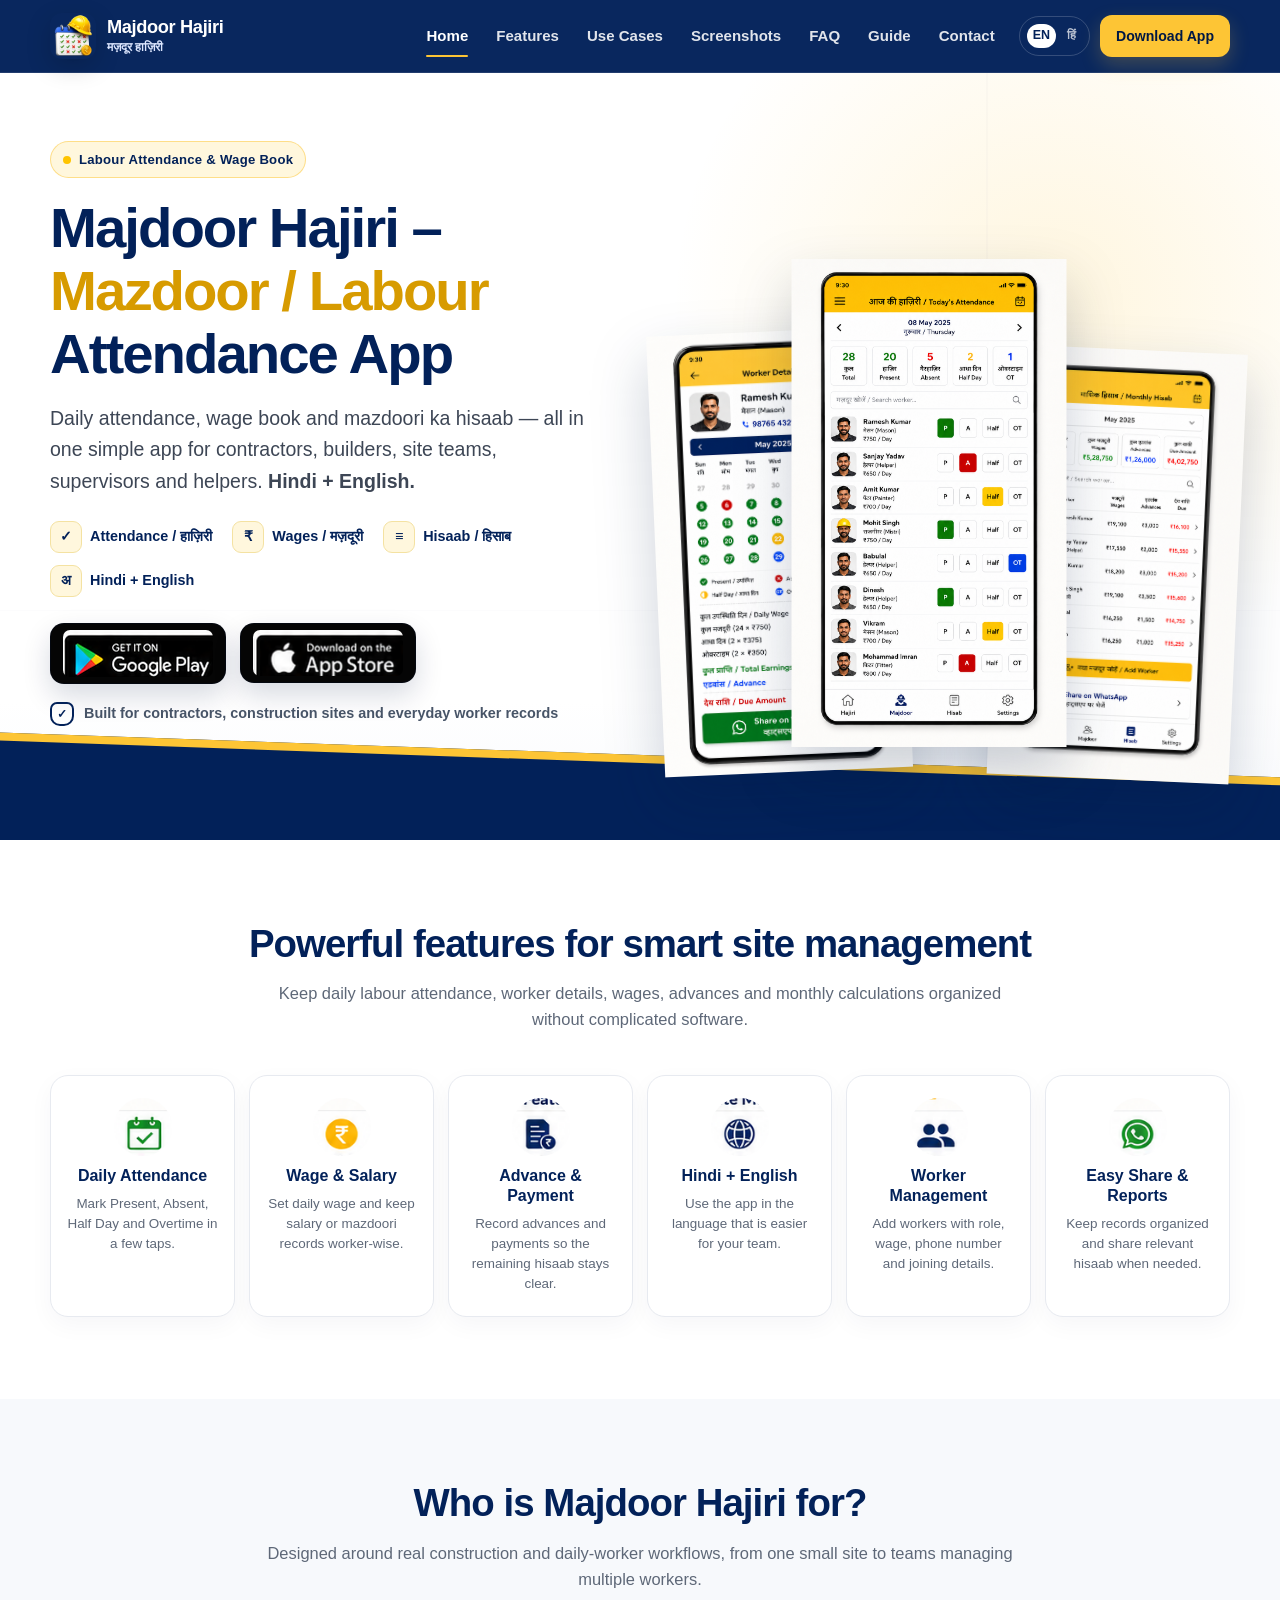
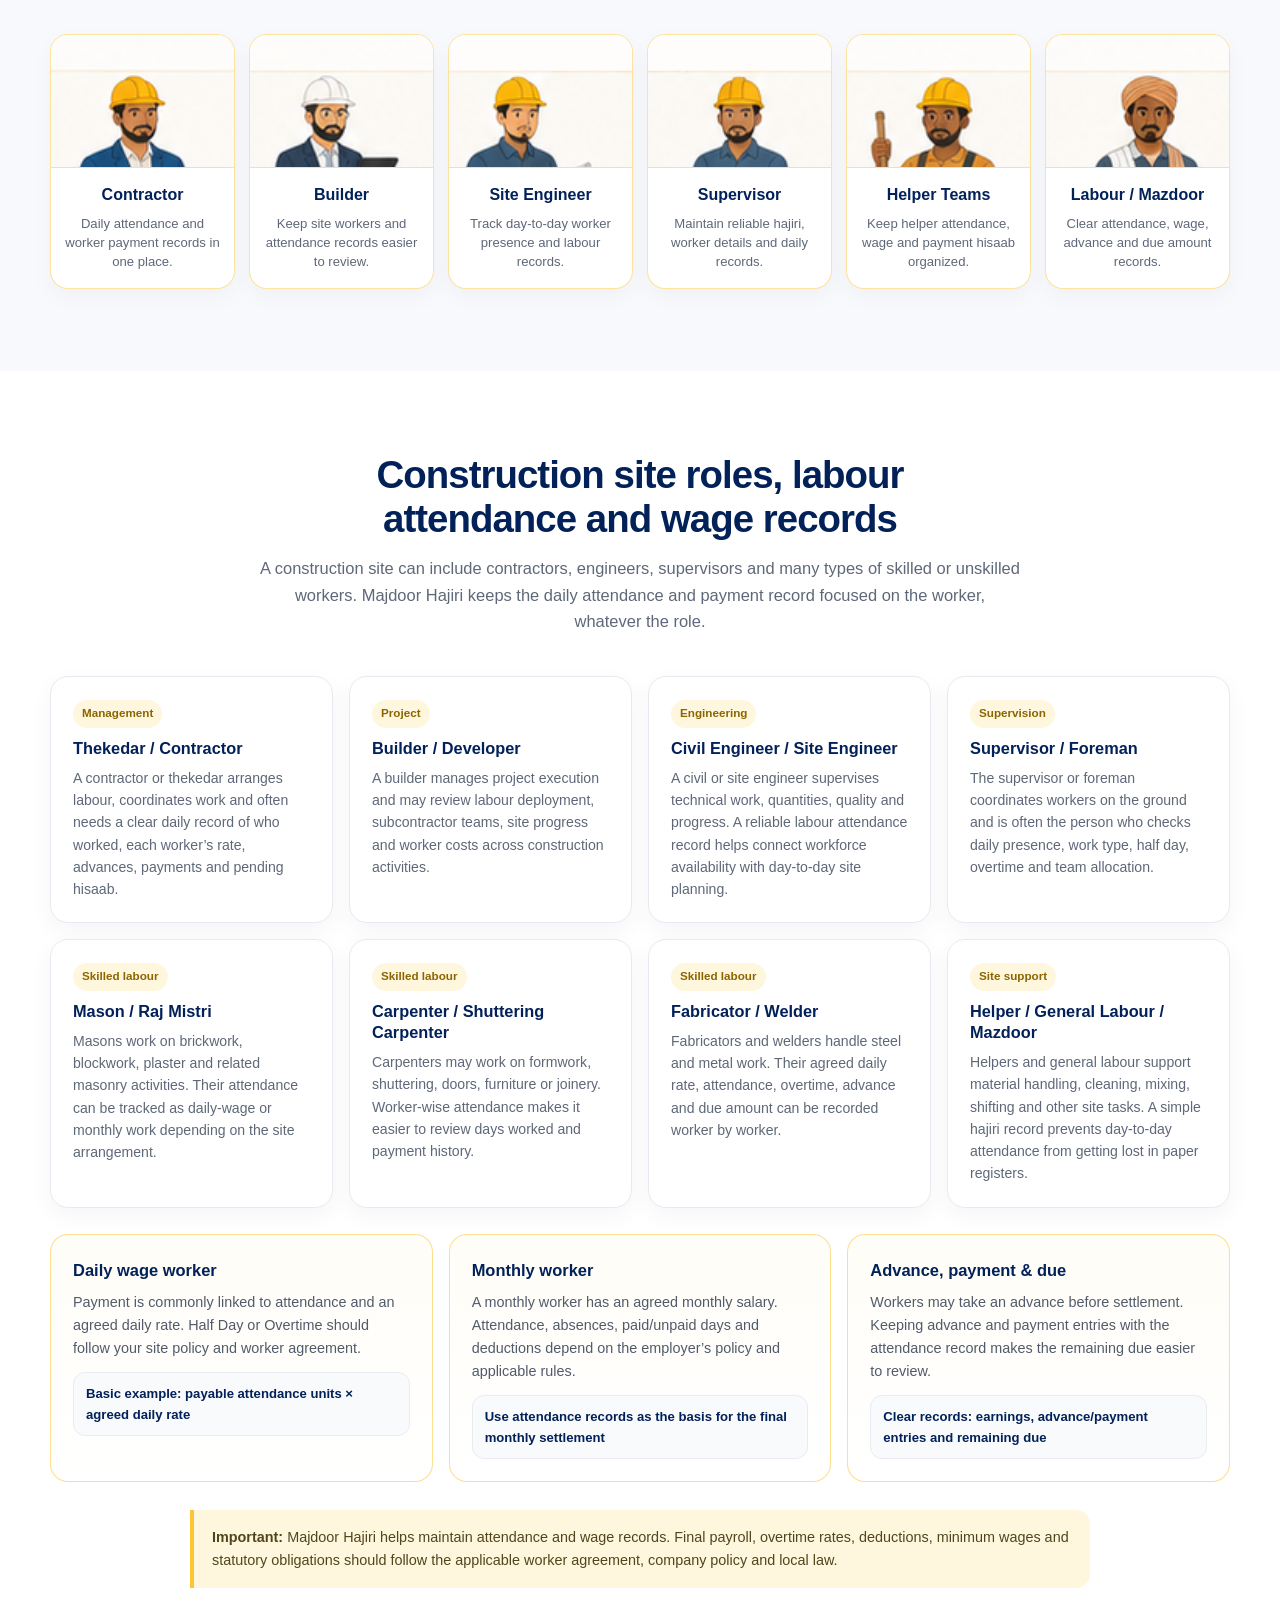
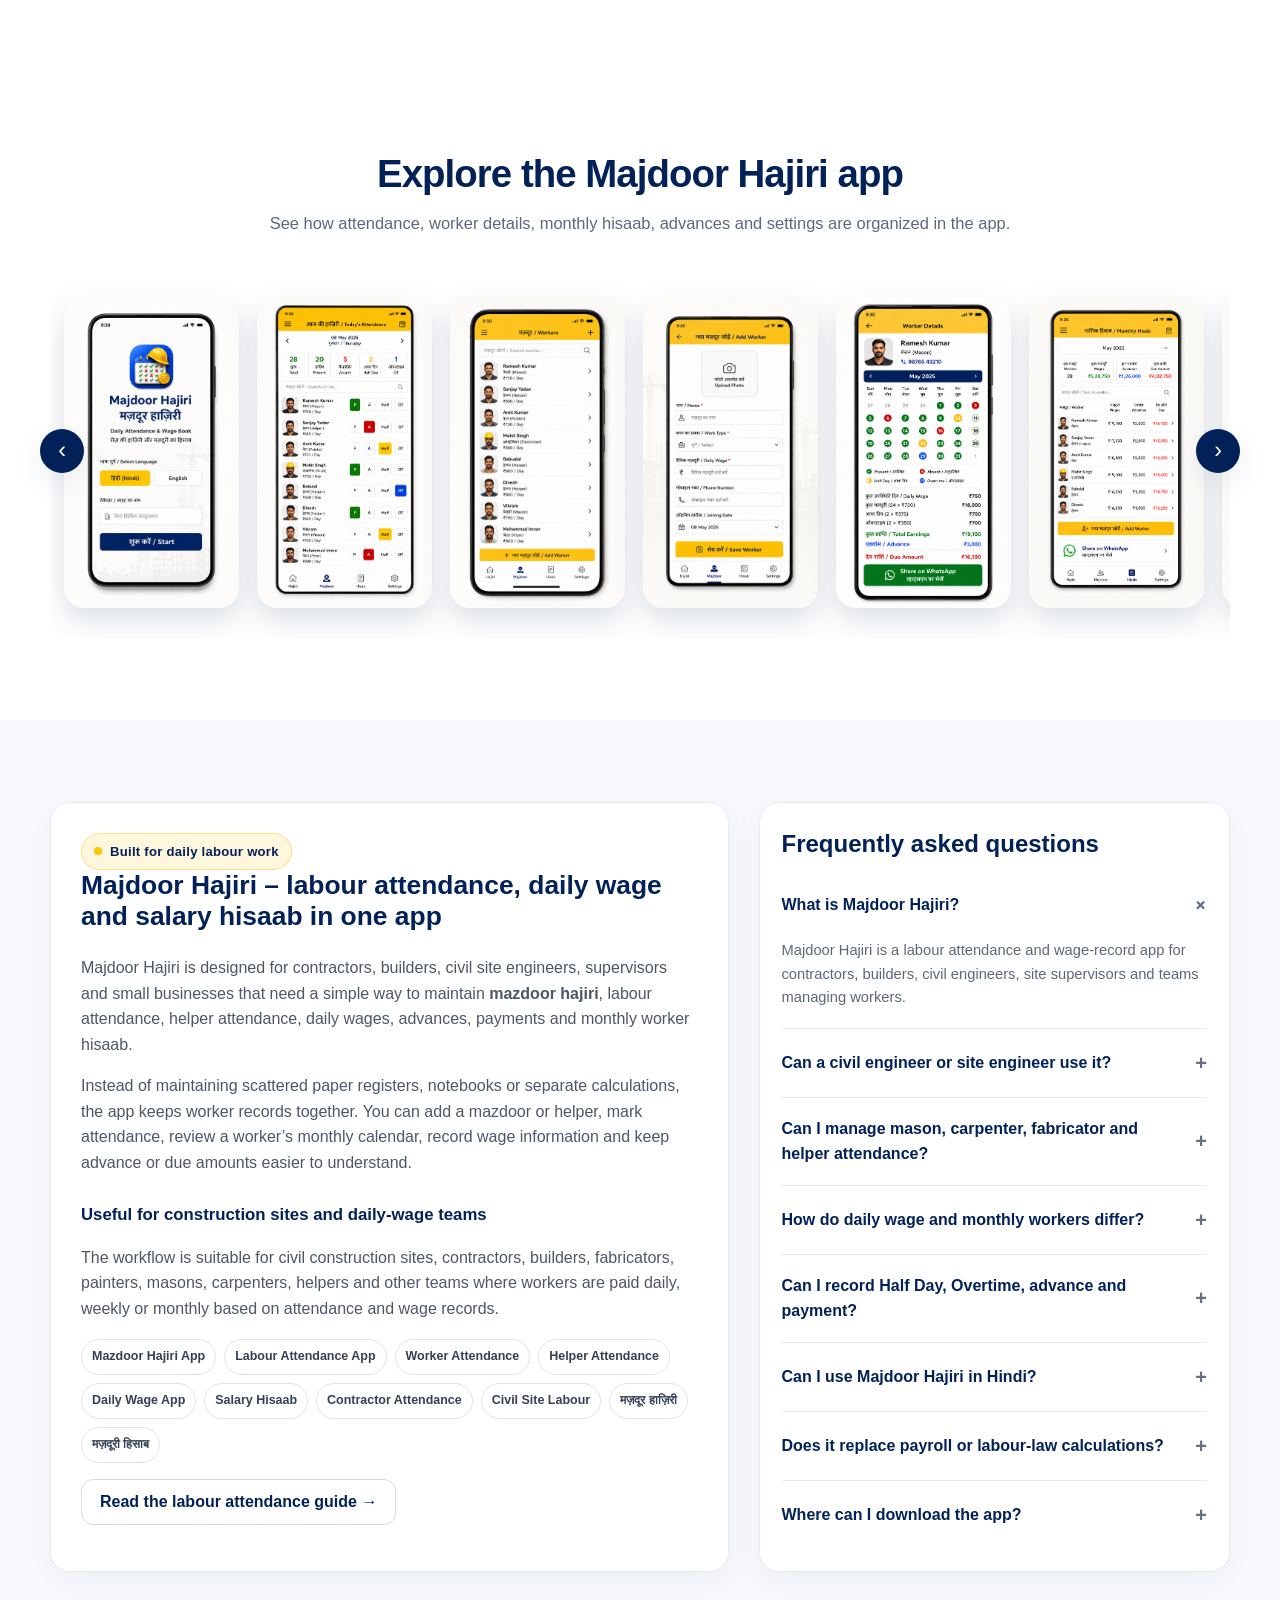
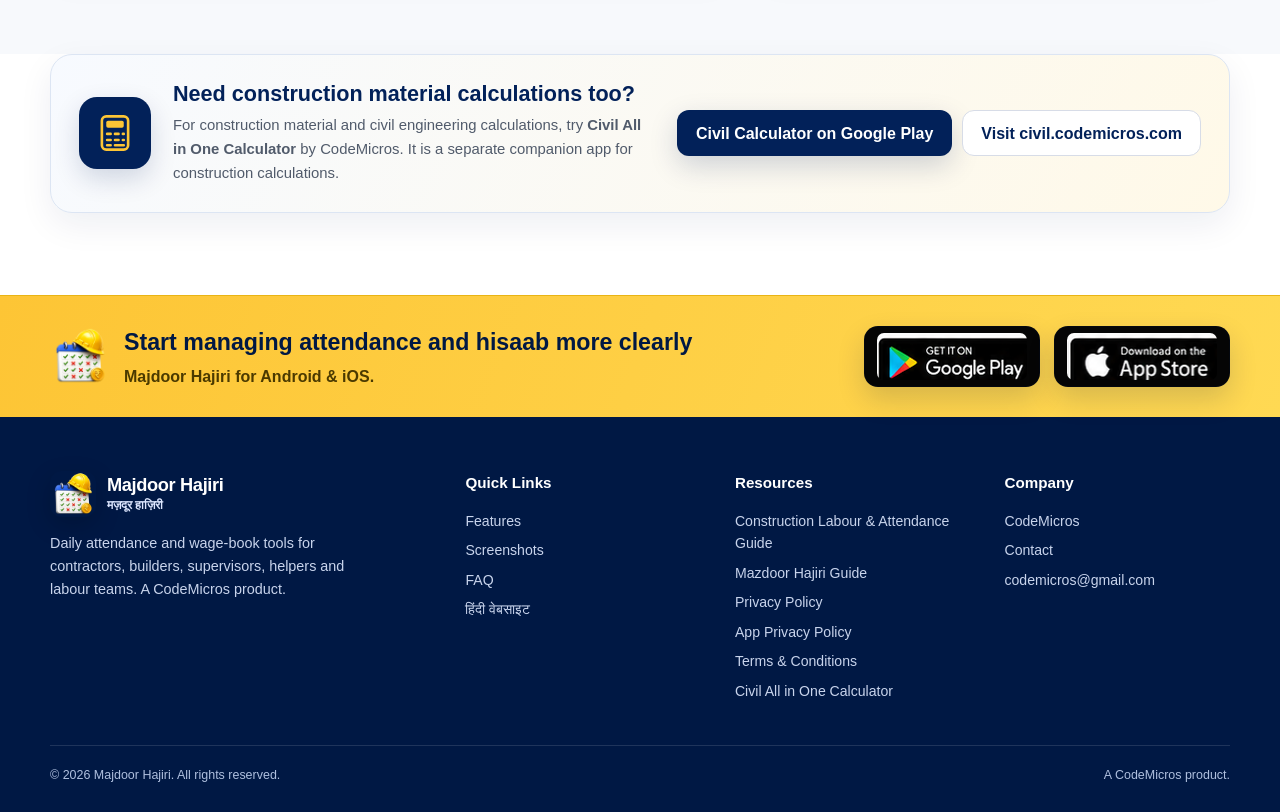
==== commit 2e2d7d38: "app privacy added" ====
--- a/index.html
+++ b/index.html
@@ -211,7 +211,7 @@
 <p>Daily attendance and wage-book tools for contractors, builders, supervisors, helpers and labour teams. A CodeMicros product.</p>
 </div>
 <div class="footer-col"><h3>Quick Links</h3><a href="#features">Features</a><a href="#screenshots">Screenshots</a><a href="#faq">FAQ</a><a href="hi.html">हिंदी वेबसाइट</a></div>
-<div class="footer-col"><h3>Resources</h3><a href="labour-attendance-app.html">Construction Labour &amp; Attendance Guide</a><a href="mazdoor-hajiri-app.html">Mazdoor Hajiri Guide</a><a href="privacy-policy.html">Privacy Policy</a><a href="terms.html">Terms &amp; Conditions</a><a href="https://civil.codemicros.com" rel="noopener noreferrer" target="_blank">Civil All in One Calculator</a></div>
+<div class="footer-col"><h3>Resources</h3><a href="labour-attendance-app.html">Construction Labour &amp; Attendance Guide</a><a href="mazdoor-hajiri-app.html">Mazdoor Hajiri Guide</a><a href="privacy-policy.html">Privacy Policy</a><a href="app-privacy-policy.html">App Privacy Policy</a><a href="terms.html">Terms &amp; Conditions</a><a href="https://civil.codemicros.com" rel="noopener noreferrer" target="_blank">Civil All in One Calculator</a></div>
 <div class="footer-col"><h3>Company</h3><a href="https://codemicros.com/" rel="noopener">CodeMicros</a><a href="contact.html">Contact</a><a data-support-email="" href="mailto:codemicros@gmail.com">codemicros@gmail.com</a></div>
 </div>
 <div class="footer-bottom"><span>© <span data-current-year="">2026</span> Majdoor Hajiri. All rights reserved.</span><span>A CodeMicros product.</span></div>
